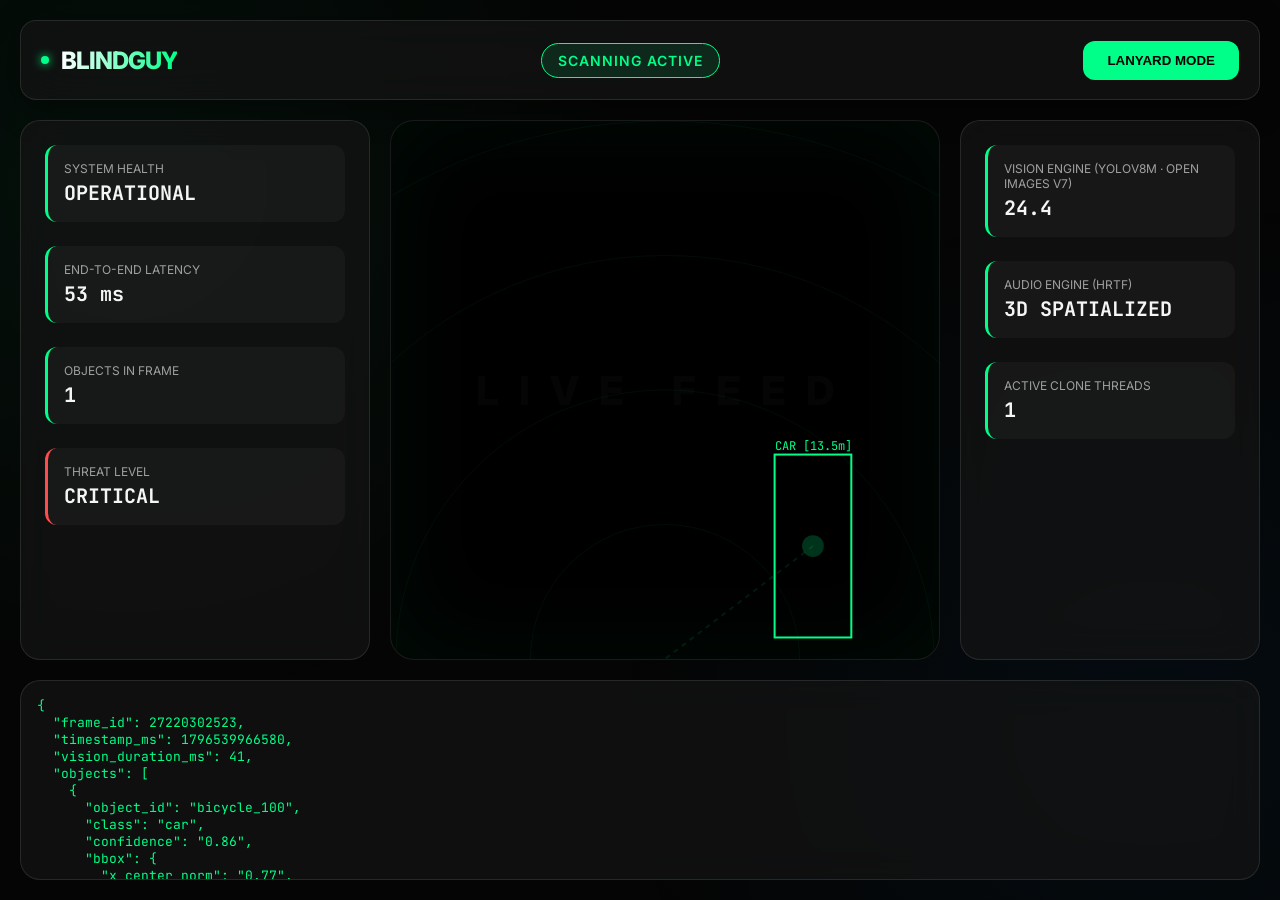
==== ui/index.html @ bd21cf6b "feat(ui): web telemetry dashboard for dev bridge" ====
<!DOCTYPE html>
<html lang="en">
<head>
    <meta charset="UTF-8">
    <meta name="viewport" content="width=device-width, initial-scale=1.0">
    <title>VisionBridge | Judge Debug Dashboard</title>
    <link rel="stylesheet" href="style.css">
</head>
<body>
    <div class="dashboard">
        <header>
            <div class="logo">
                <div class="status-dot"></div>
                <h1>BLINDGUY</h1>
            </div>
            <div class="status-badge">
                Scanning Active
            </div>
            <button class="lanyard-toggle" onclick="toggleLanyard()">Lanyard Mode</button>
        </header>

        <aside class="sidebar left">
            <div class="stat-card">
                <div class="stat-label">System Health</div>
                <div class="stat-value">OPERATIONAL</div>
            </div>
            <div class="stat-card">
                <div class="stat-label">End-to-End Latency</div>
                <div class="stat-value"><span id="latency">--</span> ms</div>
            </div>
            <div class="stat-card">
                <div class="stat-label">Objects in Frame</div>
                <div class="stat-value" id="obj-count">0</div>
            </div>
            <div class="stat-card" style="border-color: var(--warning);">
                <div class="stat-label">Threat Level</div>
                <div class="stat-value" id="threat-level">LOW</div>
            </div>
        </aside>

        <main class="viewport">
            <div id="mock-feed" style="position: absolute; color: #333; font-weight: 800; font-size: 40px; opacity: 0.1; letter-spacing: 20px;">
                LIVE FEED
            </div>
            <canvas id="radar-canvas" class="radar-overlay"></canvas>
        </main>

        <aside class="sidebar right">
            <div class="stat-card">
                <div class="stat-label">Vision Engine (YOLOv8m · Open Images V7)</div>
                <div class="stat-value" id="vision-fps">-- FPS</div>
            </div>
            <div class="stat-card">
                <div class="stat-label">Audio Engine (HRTF)</div>
                <div class="stat-value">3D SPATIALIZED</div>
            </div>
            <div class="stat-card">
                <div class="stat-label">Active Clone Threads</div>
                <div class="stat-value" id="thread-count">0</div>
            </div>
        </aside>

        <div class="json-feed" id="json-display">
            Initializing telemetry stream...
        </div>
    </div>

    <div class="lanyard-ui" id="lanyard-screen" onclick="toggleLanyard()">
        <div class="big-status" style="color: var(--accent);">●</div>
        <div class="big-label">SCANNING ACTIVE</div>
        <div style="margin-top: 40px; color: #444; font-size: 14px;">Tap to return to Debug Dashboard</div>
    </div>

    <script src="app.js"></script>
</body>
</html>
---- ui/style.css ----
@import url('https://fonts.googleapis.com/css2?family=Inter:wght@300;400;600;800&family=JetBrains+Mono:wght@400;700&display=swap');

:root {
    --bg: #050505;
    --card-bg: rgba(20, 20, 20, 0.7);
    --accent: #00FF88;
    --accent-glow: rgba(0, 255, 136, 0.3);
    --text: #F5F5F5;
    --text-dim: #A0A0A0;
    --border: rgba(255, 255, 255, 0.1);
    --danger: #FF4D4D;
    --warning: #FFB800;
}

* {
    margin: 0;
    padding: 0;
    box-sizing: border-box;
}

body {
    background-color: var(--bg);
    color: var(--text);
    font-family: 'Inter', sans-serif;
    overflow-x: hidden;
    min-height: 100vh;
}

/* Utterly Beautiful Background */
body::before {
    content: '';
    position: fixed;
    top: 0;
    left: 0;
    width: 100%;
    height: 100%;
    background: 
        radial-gradient(circle at 10% 20%, rgba(0, 255, 136, 0.05) 0%, transparent 40%),
        radial-gradient(circle at 90% 80%, rgba(0, 150, 255, 0.05) 0%, transparent 40%);
    z-index: -1;
}

.dashboard {
    display: grid;
    grid-template-columns: 350px 1fr 300px;
    grid-template-rows: 80px 1fr 200px;
    gap: 20px;
    padding: 20px;
    height: 100vh;
}

/* Header */
header {
    grid-column: 1 / -1;
    display: flex;
    justify-content: space-between;
    align-items: center;
    padding: 0 20px;
    background: var(--card-bg);
    backdrop-filter: blur(20px);
    border: 1px solid var(--border);
    border-radius: 16px;
    box-shadow: 0 8px 32px rgba(0,0,0,0.4);
}

.logo {
    display: flex;
    align-items: center;
    gap: 12px;
}

.logo h1 {
    font-weight: 800;
    letter-spacing: -1px;
    font-size: 24px;
    background: linear-gradient(90deg, #fff, var(--accent));
    -webkit-background-clip: text;
    -webkit-text-fill-color: transparent;
}

.status-badge {
    display: flex;
    align-items: center;
    gap: 8px;
    background: rgba(0, 255, 136, 0.1);
    padding: 8px 16px;
    border-radius: 100px;
    border: 1px solid var(--accent);
    color: var(--accent);
    font-weight: 600;
    font-size: 14px;
    text-transform: uppercase;
    letter-spacing: 1px;
}

.status-dot {
    width: 8px;
    height: 8px;
    background: var(--accent);
    border-radius: 50%;
    box-shadow: 0 0 10px var(--accent);
    animation: pulse 2s infinite;
}

@keyframes pulse {
    0% { transform: scale(1); opacity: 1; }
    50% { transform: scale(1.5); opacity: 0.5; }
    100% { transform: scale(1); opacity: 1; }
}

/* Main Viewport */
.viewport {
    grid-column: 2;
    grid-row: 2;
    background: #000;
    border-radius: 24px;
    border: 1px solid var(--border);
    position: relative;
    overflow: hidden;
    display: flex;
    align-items: center;
    justify-content: center;
    box-shadow: inset 0 0 100px rgba(0, 255, 136, 0.05);
}

.camera-feed {
    width: 100%;
    height: 100%;
    object-fit: cover;
    opacity: 0.6;
}

.radar-overlay {
    position: absolute;
    top: 0;
    left: 0;
    width: 100%;
    height: 100%;
    pointer-events: none;
}

/* Sidebar Info */
.sidebar {
    background: var(--card-bg);
    backdrop-filter: blur(20px);
    border: 1px solid var(--border);
    border-radius: 20px;
    padding: 24px;
    display: flex;
    flex-direction: column;
    gap: 24px;
}

.stat-card {
    background: rgba(255, 255, 255, 0.03);
    padding: 16px;
    border-radius: 12px;
    border-left: 3px solid var(--accent);
}

.stat-label {
    font-size: 12px;
    color: var(--text-dim);
    text-transform: uppercase;
    margin-bottom: 4px;
}

.stat-value {
    font-family: 'JetBrains Mono', monospace;
    font-size: 20px;
    font-weight: 700;
}

/* JSON Feed */
.json-feed {
    grid-column: 1 / -1;
    grid-row: 3;
    background: var(--card-bg);
    backdrop-filter: blur(20px);
    border: 1px solid var(--border);
    border-radius: 20px;
    padding: 16px;
    font-family: 'JetBrains Mono', monospace;
    font-size: 13px;
    color: var(--accent);
    overflow-y: auto;
    white-space: pre-wrap;
}

/* Lanyard Mode Toggle */
.lanyard-toggle {
    cursor: pointer;
    background: var(--accent);
    color: #000;
    padding: 12px 24px;
    border-radius: 12px;
    font-weight: 800;
    text-transform: uppercase;
    border: none;
    transition: all 0.3s ease;
}

.lanyard-toggle:hover {
    transform: translateY(-2px);
    box-shadow: 0 0 20px var(--accent-glow);
}

.lanyard-active body {
    background: #000;
}

.lanyard-active .dashboard {
    display: none;
}

.lanyard-ui {
    display: none;
    height: 100vh;
    width: 100vw;
    background: #000;
    flex-direction: column;
    align-items: center;
    justify-content: center;
    text-align: center;
}

.lanyard-active .lanyard-ui {
    display: flex;
}

.big-status {
    font-size: 120px;
    margin-bottom: 20px;
    filter: drop-shadow(0 0 30px var(--accent-glow));
}

.big-label {
    font-size: 32px;
    font-weight: 300;
    letter-spacing: 4px;
    color: var(--text-dim);
}
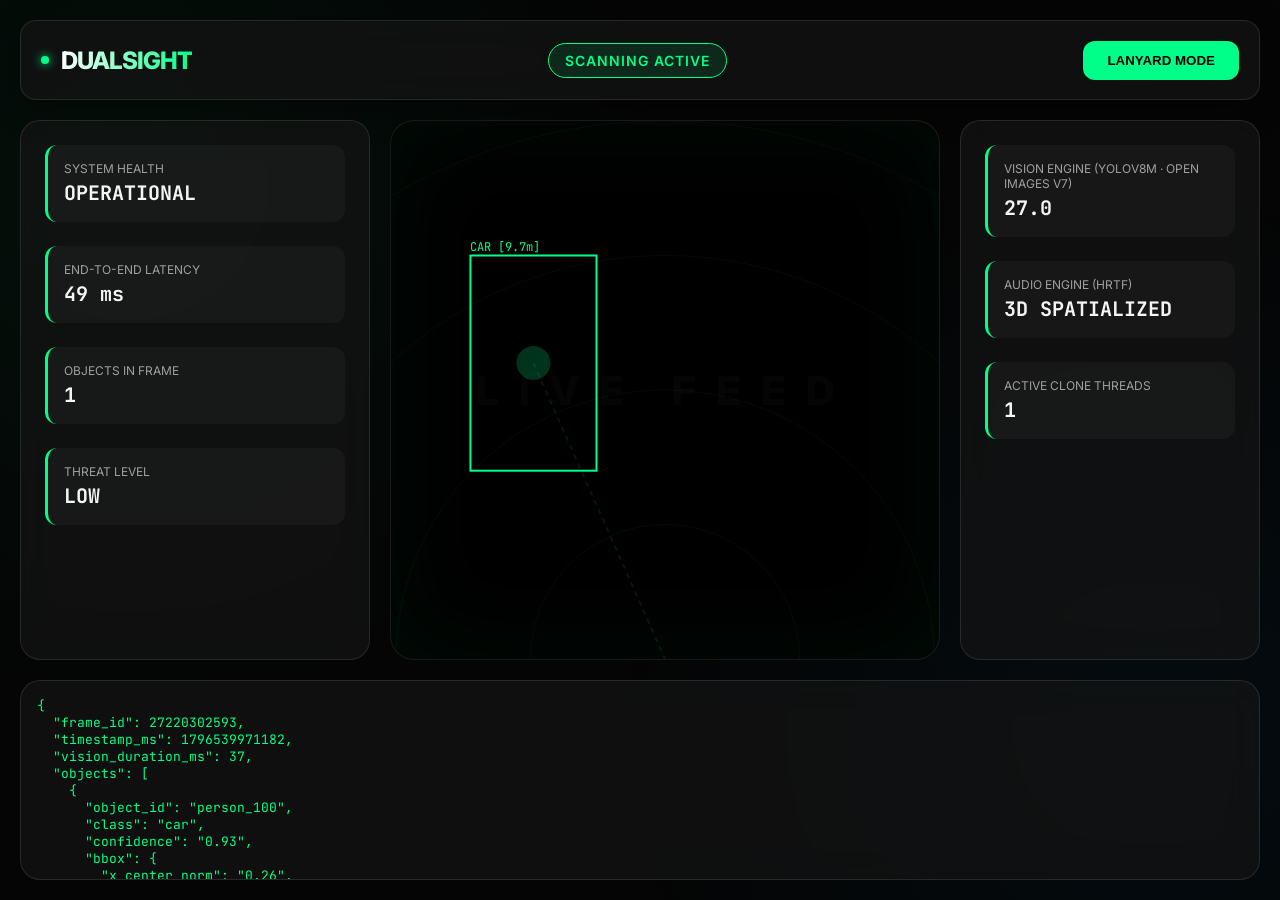
==== commit 761c3e0f: "fix(ui): polish judge dashboard header branding Co-authored-by: Cursor <cursoragent@cursor.com>" ====
--- a/ui/index.html
+++ b/ui/index.html
@@ -11,7 +11,7 @@
         <header>
             <div class="logo">
                 <div class="status-dot"></div>
-                <h1>BLINDGUY</h1>
+                <h1>DUALSIGHT</h1>
             </div>
             <div class="status-badge">
                 Scanning Active
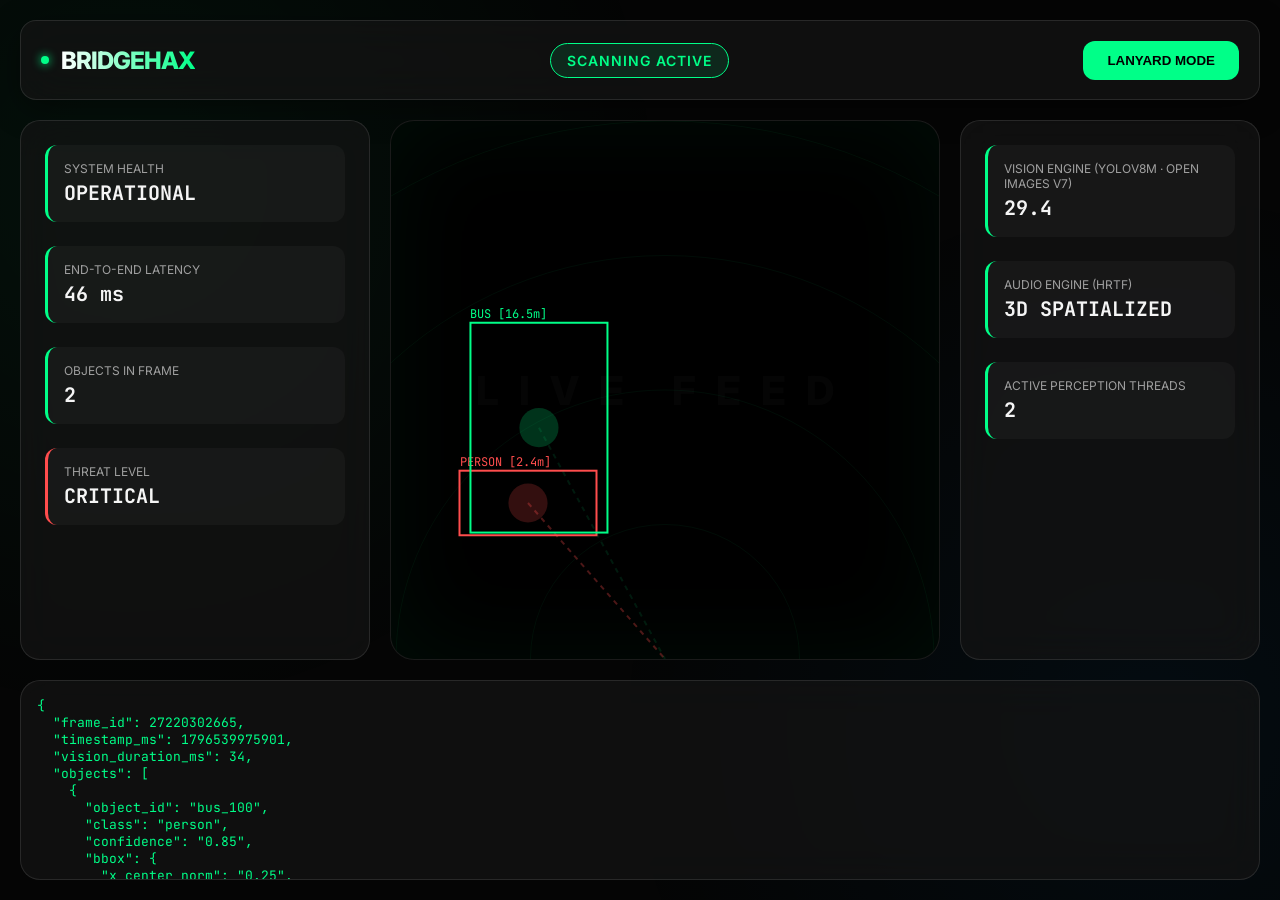
==== commit 5626fda9: "build(ios): wire VisionBridgeKit into Xcode workspace Wire VisionBridgeKit into the Xcode workspace " ====
--- a/ui/index.html
+++ b/ui/index.html
@@ -11,7 +11,7 @@
         <header>
             <div class="logo">
                 <div class="status-dot"></div>
-                <h1>DUALSIGHT</h1>
+                <h1>BRIDGEHAX</h1>
             </div>
             <div class="status-badge">
                 Scanning Active
@@ -55,7 +55,7 @@
                 <div class="stat-value">3D SPATIALIZED</div>
             </div>
             <div class="stat-card">
-                <div class="stat-label">Active Clone Threads</div>
+                <div class="stat-label">Active Perception Threads</div>
                 <div class="stat-value" id="thread-count">0</div>
             </div>
         </aside>
